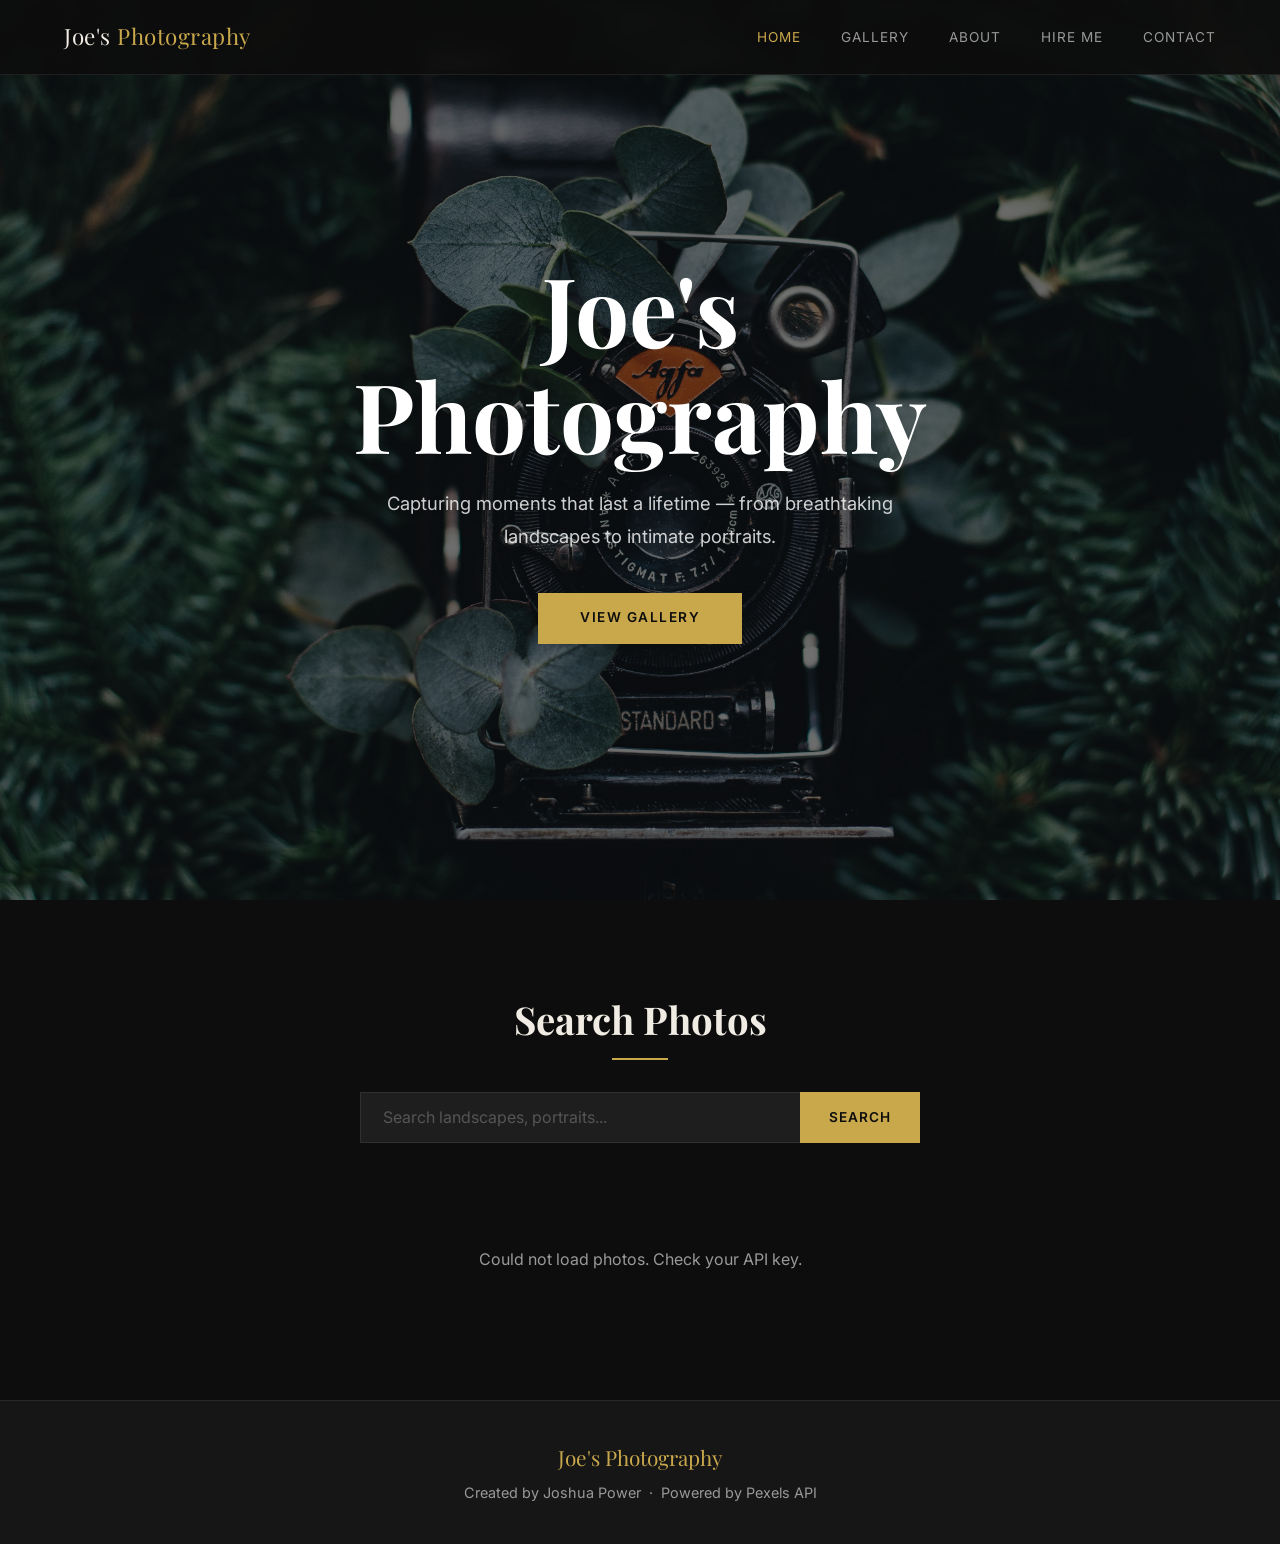
==== index.html @ ce256403 "Add files via upload" ====
<!DOCTYPE html>
<html lang="en">
<head>
    <meta charset="UTF-8">
    <meta name="viewport" content="width=device-width, initial-scale=1.0">
    <title>Joe's Photography</title>
    <link rel="stylesheet" href="./css/shared.css">
    <link rel="stylesheet" href="./css/styles.css">
</head>
<body>

    <nav class="navbar">
        <a href="./index.html" class="nav-logo">Joe's <span>Photography</span></a>
        <ul class="nav-links">
            <li><a href="./index.html" class="active">Home</a></li>
            <li><a href="./assets/photos/photos.html">Gallery</a></li>
            <li><a href="./assets/about/about.html">About</a></li>
            <li><a href="./assets/hire/hire.html">Hire Me</a></li>
            <li><a href="./assets/contact/contact.html">Contact</a></li>
        </ul>
    </nav>

    <header class="hero">
        <div class="hero-overlay"></div>
        <div class="hero-content">
            <h1>Joe's <span>Photography</span></h1>
            <p>Capturing moments that last a lifetime — from breathtaking landscapes to intimate portraits.</p>
            <a href="./assets/photos/photos.html" class="btn-primary">View Gallery</a>
        </div>
    </header>

    <main class="search-section">
        <h2 class="section-title">Search Photos</h2>
        <div class="divider"></div>

        <form class="search-form" action="#">
            <label for="search-input" class="sr-only">Search Photos</label>
            <div class="search-bar">
                <input type="text" class="userInput" placeholder="Search landscapes, portraits..." id="search-input">
                <button type="submit" id="search">Search</button>
            </div>
        </form>

        <section class="results"></section>
    </main>

    <footer class="site-footer">
        <p class="footer-name">Joe's Photography</p>
        <p>Created by Joshua Power &nbsp;&middot;&nbsp; Powered by Pexels API</p>
    </footer>

    <script src="https://ajax.googleapis.com/ajax/libs/jquery/3.7.1/jquery.min.js"></script>
    <script src="./app.js"></script>
</body>
</html>
---- css/shared.css ----
@import url('https://fonts.googleapis.com/css2?family=Playfair+Display:wght@400;700&family=Inter:wght@300;400;600&display=swap');

*,
*::before,
*::after {
  box-sizing: border-box;
  margin: 0;
  padding: 0;
}

img {
  max-width: 100%;
  display: block;
}

:root {
  --bg-primary: #0d0d0d;
  --bg-secondary: #161616;
  --bg-card: #1e1e1e;
  --text-primary: #f0ebe3;
  --text-muted: #999;
  --accent: #c9a84c;
  --accent-hover: #e0bf6a;
  --border: rgba(255, 255, 255, 0.08);
}

body {
  background-color: var(--bg-primary);
  color: var(--text-primary);
  font-family: 'Inter', sans-serif;
  line-height: 1.6;
}

/* ---- Navbar ---- */
.navbar {
  position: fixed;
  top: 0;
  left: 0;
  right: 0;
  z-index: 1000;
  display: flex;
  justify-content: space-between;
  align-items: center;
  padding: 1.2rem 4rem;
  background: rgba(13, 13, 13, 0.9);
  backdrop-filter: blur(10px);
  border-bottom: 1px solid var(--border);
}

.nav-logo {
  font-family: 'Playfair Display', serif;
  font-size: 1.4rem;
  color: var(--text-primary);
  text-decoration: none;
  letter-spacing: 0.5px;
}

.nav-logo span {
  color: var(--accent);
}

.nav-links {
  display: flex;
  gap: 2.5rem;
  list-style: none;
}

.nav-links a {
  color: var(--text-muted);
  text-decoration: none;
  font-size: 0.85rem;
  letter-spacing: 1px;
  text-transform: uppercase;
  transition: color 0.2s;
}

.nav-links a:hover,
.nav-links a.active {
  color: var(--accent);
}

/* ---- Footer ---- */
.site-footer {
  background: var(--bg-secondary);
  border-top: 1px solid var(--border);
  text-align: center;
  padding: 2.5rem 1rem;
  color: var(--text-muted);
  font-size: 0.9rem;
}

.site-footer .footer-name {
  font-family: 'Playfair Display', serif;
  font-size: 1.3rem;
  color: var(--accent);
  margin-bottom: 0.4rem;
}

/* ---- Shared utilities ---- */
.section-title {
  font-family: 'Playfair Display', serif;
  font-size: 2.4rem;
  color: var(--text-primary);
  line-height: 1.2;
}

.accent {
  color: var(--accent);
}

.divider {
  width: 56px;
  height: 2px;
  background: var(--accent);
  margin: 1rem auto 2rem;
}

.sr-only {
  position: absolute;
  width: 1px;
  height: 1px;
  margin: -1px;
  padding: 0;
  overflow: hidden;
  clip: rect(0 0 0 0);
  clip-path: inset(100%);
  white-space: nowrap;
  border: 0;
}

/* ---- Photo card ---- */
.photo-box {
  cursor: pointer;
}

.img-box {
  overflow: hidden;
}

/* ---- Lightbox ---- */
body.no-scroll {
  overflow: hidden;
}

.lightbox {
  display: none;
  position: fixed;
  inset: 0;
  z-index: 9999;
  background: rgba(0, 0, 0, 0.96);
  align-items: center;
  justify-content: center;
  flex-direction: column;
}

.lightbox.open {
  display: flex;
}

.lightbox-close {
  position: absolute;
  top: 1.2rem;
  right: 1.8rem;
  background: none;
  border: none;
  color: var(--text-muted);
  font-size: 2.8rem;
  line-height: 1;
  cursor: pointer;
  transition: color 0.2s;
  z-index: 10000;
}

.lightbox-close:hover {
  color: var(--accent);
}

.lightbox-prev,
.lightbox-next {
  position: absolute;
  top: 50%;
  transform: translateY(-50%);
  background: rgba(201, 168, 76, 0.1);
  border: 1px solid rgba(201, 168, 76, 0.4);
  color: var(--accent);
  font-size: 2.4rem;
  width: 3rem;
  height: 5rem;
  cursor: pointer;
  display: flex;
  align-items: center;
  justify-content: center;
  transition: background 0.2s, border-color 0.2s;
  z-index: 10000;
}

.lightbox-prev { left: 1.2rem; }
.lightbox-next { right: 1.2rem; }

.lightbox-prev:hover,
.lightbox-next:hover {
  background: rgba(201, 168, 76, 0.25);
  border-color: var(--accent);
}

.lightbox-inner {
  display: flex;
  flex-direction: column;
  align-items: center;
  max-width: 90vw;
  max-height: 90vh;
}

#lightbox-img {
  max-width: 100%;
  max-height: 82vh;
  object-fit: contain;
  display: block;
  transition: opacity 0.3s;
  box-shadow: 0 8px 60px rgba(0, 0, 0, 0.8);
}

.lightbox-credit {
  margin-top: 0.9rem;
  font-size: 0.82rem;
  color: var(--text-muted);
  text-align: center;
}

.lightbox-credit a {
  color: var(--accent);
  text-decoration: none;
}

.lightbox-credit a:hover {
  text-decoration: underline;
}
---- css/styles.css ----
/* ---- Hero ---- */
.hero {
    position: relative;
    height: 100vh;
    background-image: url('../assets/camera-background.jpg');
    background-size: cover;
    background-position: center;
    display: flex;
    align-items: center;
    justify-content: center;
}

.hero-overlay {
    position: absolute;
    inset: 0;
    background: rgba(0, 0, 0, 0.55);
}

.hero-content {
    position: relative;
    z-index: 1;
    text-align: center;
    padding: 0 1.5rem;
    max-width: 720px;
}

.hero-content h1 {
    font-family: 'Playfair Display', serif;
    font-size: clamp(3rem, 8vw, 6rem);
    line-height: 1.1;
    margin-bottom: 1.2rem;
    color: #fff;
}

.hero-content p {
    font-size: 1.15rem;
    color: rgba(255, 255, 255, 0.8);
    margin-bottom: 2.5rem;
    line-height: 1.8;
    max-width: 520px;
    margin-left: auto;
    margin-right: auto;
}

.btn-primary {
    display: inline-block;
    background: var(--accent);
    color: #0d0d0d;
    text-decoration: none;
    padding: 0.9rem 2.6rem;
    font-size: 0.85rem;
    font-weight: 600;
    letter-spacing: 1.5px;
    text-transform: uppercase;
    transition: background 0.2s, transform 0.2s;
}

.btn-primary:hover {
    background: var(--accent-hover);
    transform: translateY(-2px);
}

/* ---- Search Section ---- */
.search-section {
    padding: 6rem 2rem 5rem;
    text-align: center;
    background: var(--bg-primary);
}

.search-form {
    margin-bottom: 3.5rem;
}

.search-bar {
    display: flex;
    justify-content: center;
    max-width: 560px;
    margin: 0 auto;
}

.search-bar input {
    flex: 1;
    padding: 0.9rem 1.4rem;
    background: var(--bg-card);
    border: 1px solid var(--border);
    border-right: none;
    color: var(--text-primary);
    font-size: 1rem;
    font-family: 'Inter', sans-serif;
    outline: none;
    transition: border-color 0.2s;
}

.search-bar input:focus {
    border-color: var(--accent);
}

.search-bar input::placeholder {
    color: #555;
}

.search-bar button {
    padding: 0.9rem 1.8rem;
    background: var(--accent);
    color: #0d0d0d;
    border: none;
    font-size: 0.85rem;
    font-weight: 600;
    text-transform: uppercase;
    letter-spacing: 1px;
    cursor: pointer;
    transition: background 0.2s;
    font-family: 'Inter', sans-serif;
}

.search-bar button:hover {
    background: var(--accent-hover);
}

/* ---- Results Grid ---- */
.results {
    display: grid;
    grid-template-columns: repeat(auto-fill, minmax(280px, 1fr));
    gap: 1.5rem;
    max-width: 1200px;
    margin: 0 auto;
    text-align: left;
}

.photo-box {
    background: var(--bg-card);
    border: 1px solid var(--border);
    overflow: hidden;
    transition: transform 0.2s, border-color 0.2s;
}

.photo-box:hover {
    transform: translateY(-4px);
    border-color: var(--accent);
}

.img-box img {
    width: 100%;
    height: 220px;
    object-fit: cover;
    display: block;
    transition: transform 0.3s;
}

.photo-box:hover .img-box img {
    transform: scale(1.03);
}

.photo-credit {
    padding: 0.6rem 1rem;
    font-size: 0.78rem;
    color: var(--text-muted);
    white-space: nowrap;
    overflow: hidden;
    text-overflow: ellipsis;
}

.photo-credit a {
    color: var(--accent);
    text-decoration: none;
}

.photo-credit a:hover {
    text-decoration: underline;
}

.no-results {
    grid-column: 1 / -1;
    text-align: center;
    color: var(--text-muted);
    font-size: 1rem;
    padding: 3rem 0;
}
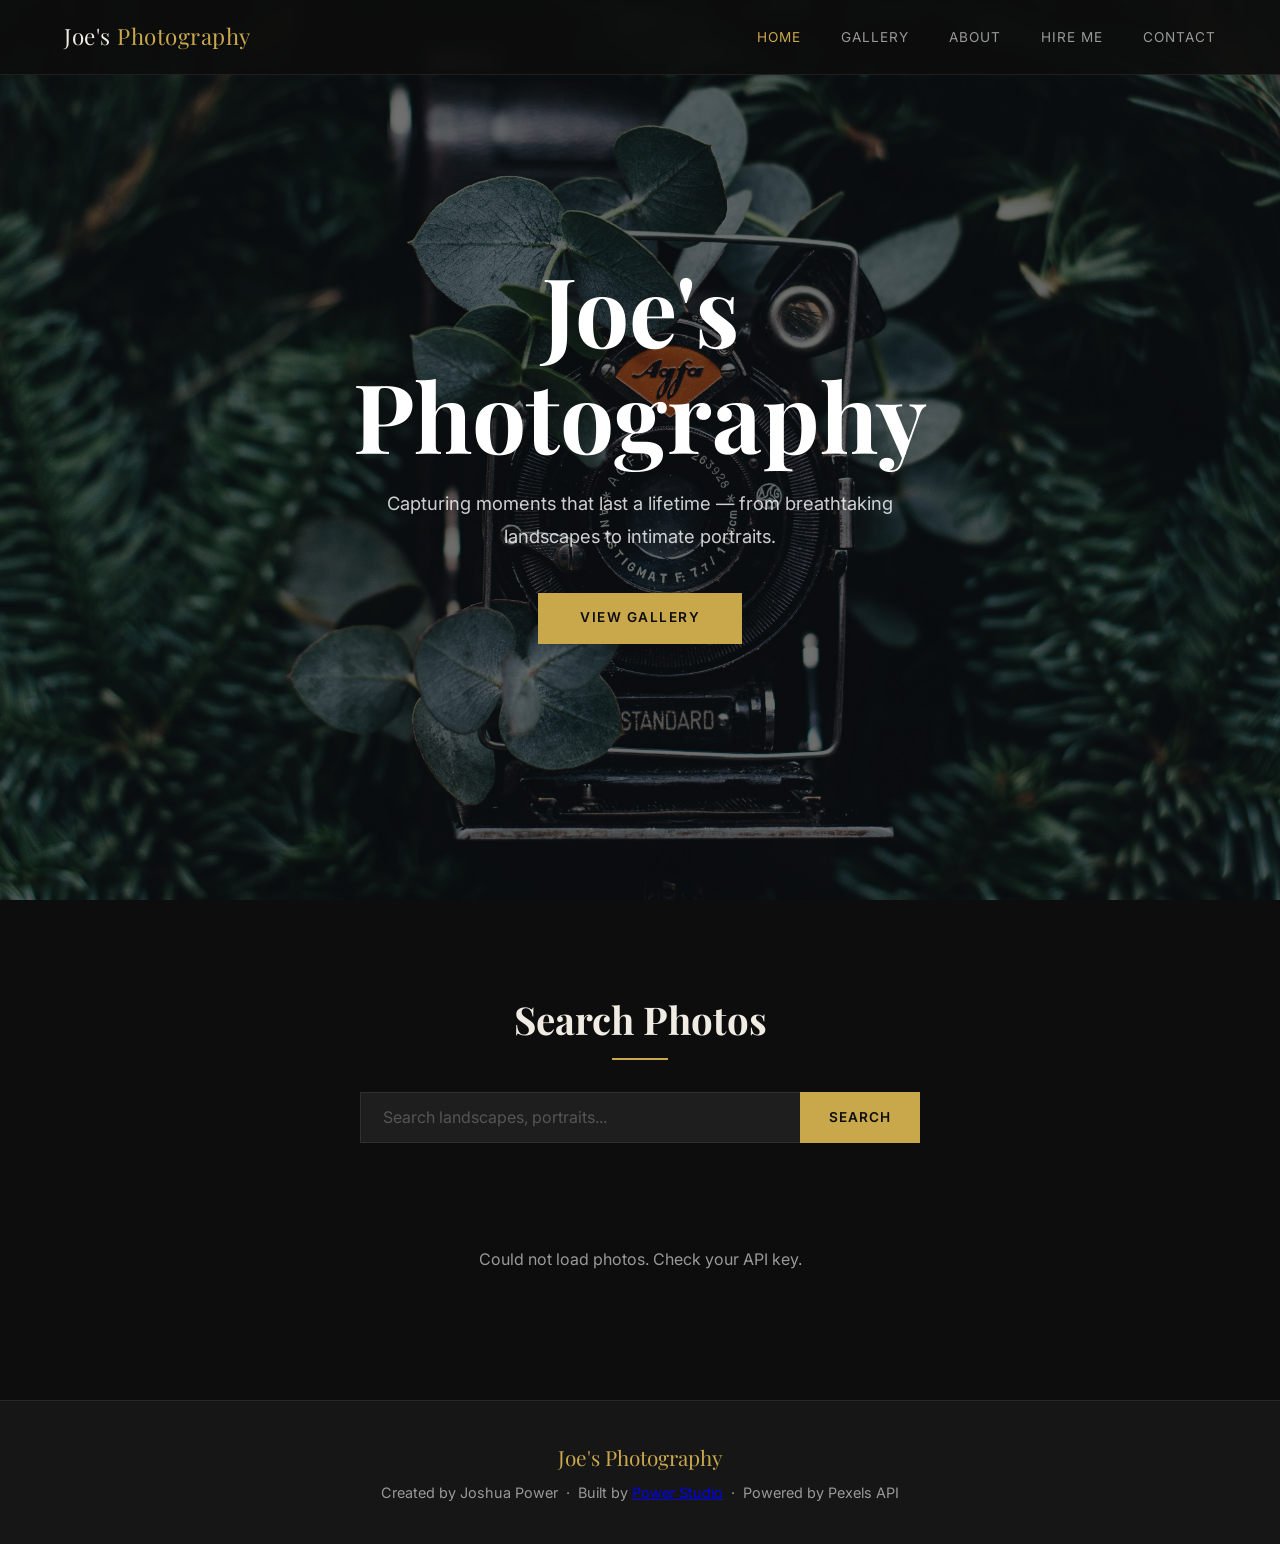
==== commit 0fb941c9: "Add Power Studio footer credit + .gitignore Co-Authored-By: Claude Opus 4.8 <noreply@anthropic.com>" ====
--- a/index.html
+++ b/index.html
@@ -46,7 +46,7 @@
 
     <footer class="site-footer">
         <p class="footer-name">Joe's Photography</p>
-        <p>Created by Joshua Power &nbsp;&middot;&nbsp; Powered by Pexels API</p>
+        <p>Created by Joshua Power &nbsp;&middot;&nbsp; Built by <a href="https://joshpower32.github.io/Power-Studio-Storefront/" target="_blank" rel="noopener">Power Studio</a> &nbsp;&middot;&nbsp; Powered by Pexels API</p>
     </footer>
 
     <script src="https://ajax.googleapis.com/ajax/libs/jquery/3.7.1/jquery.min.js"></script>
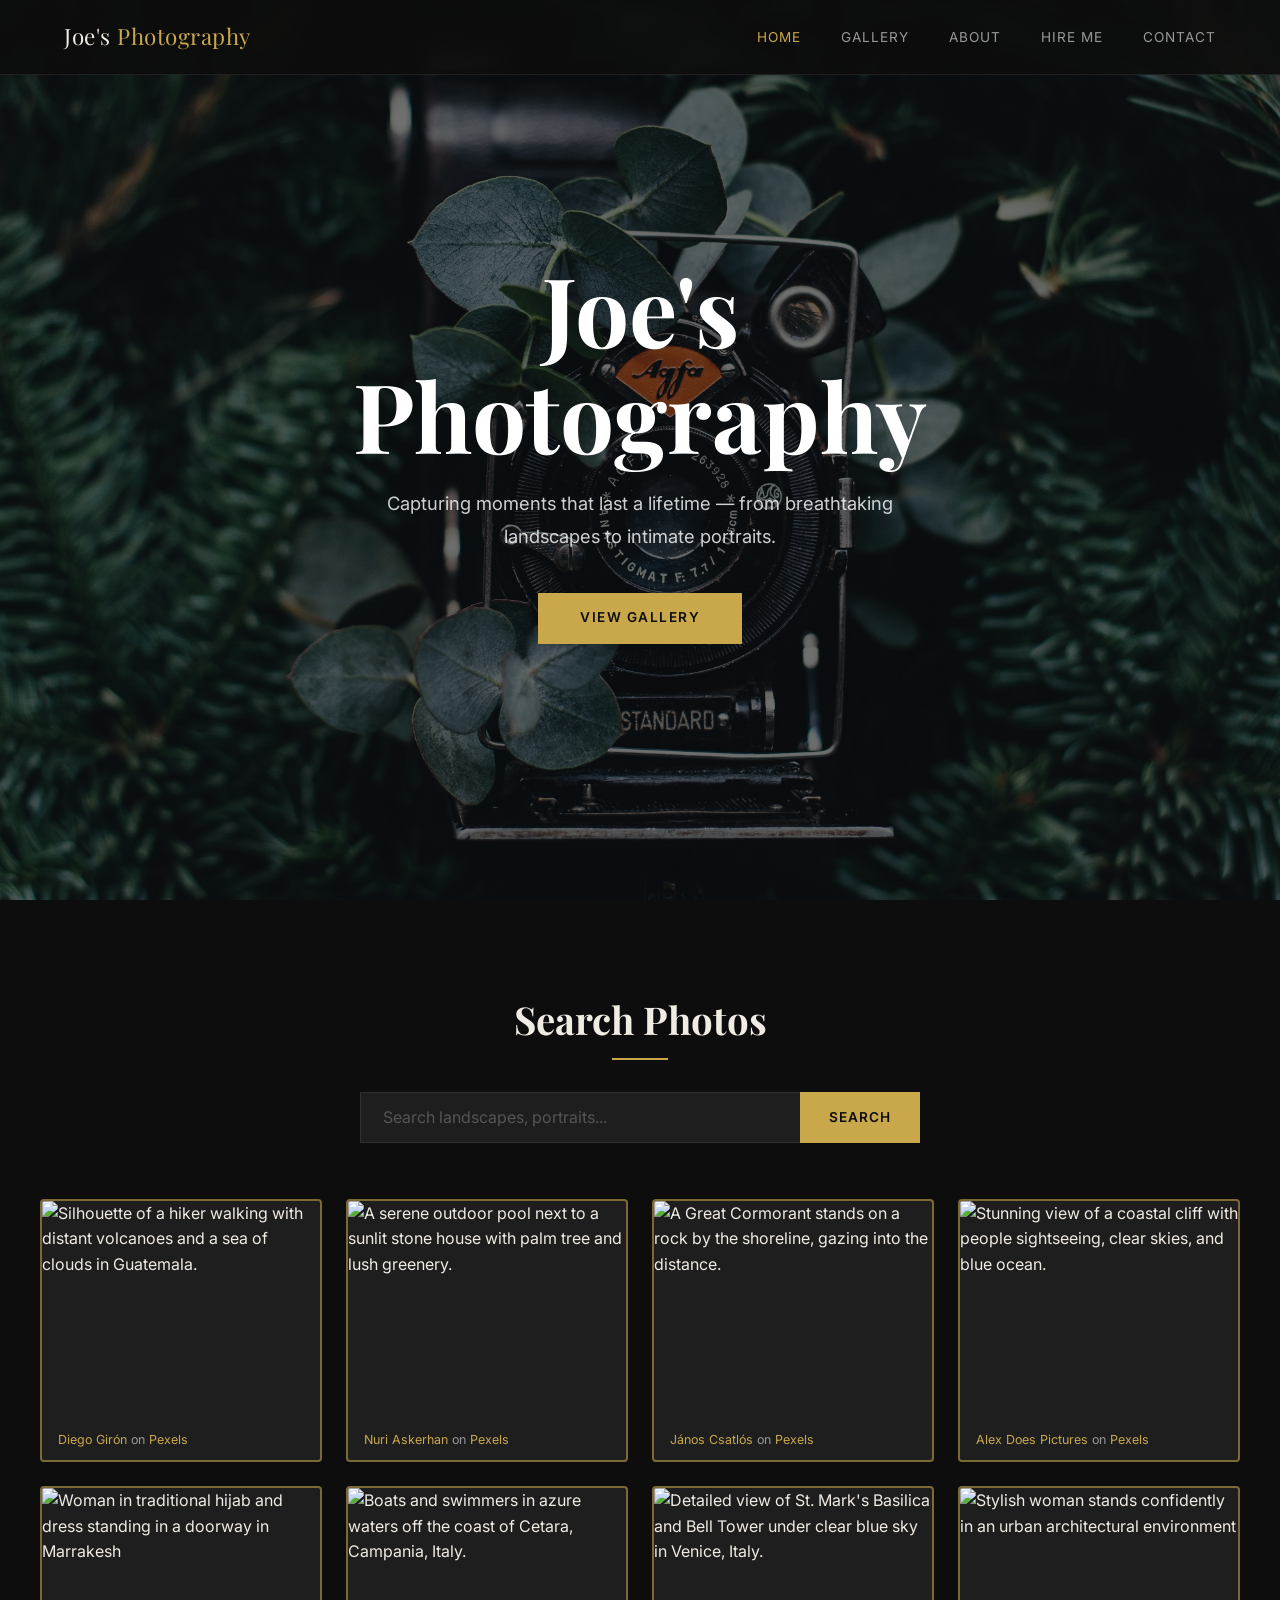
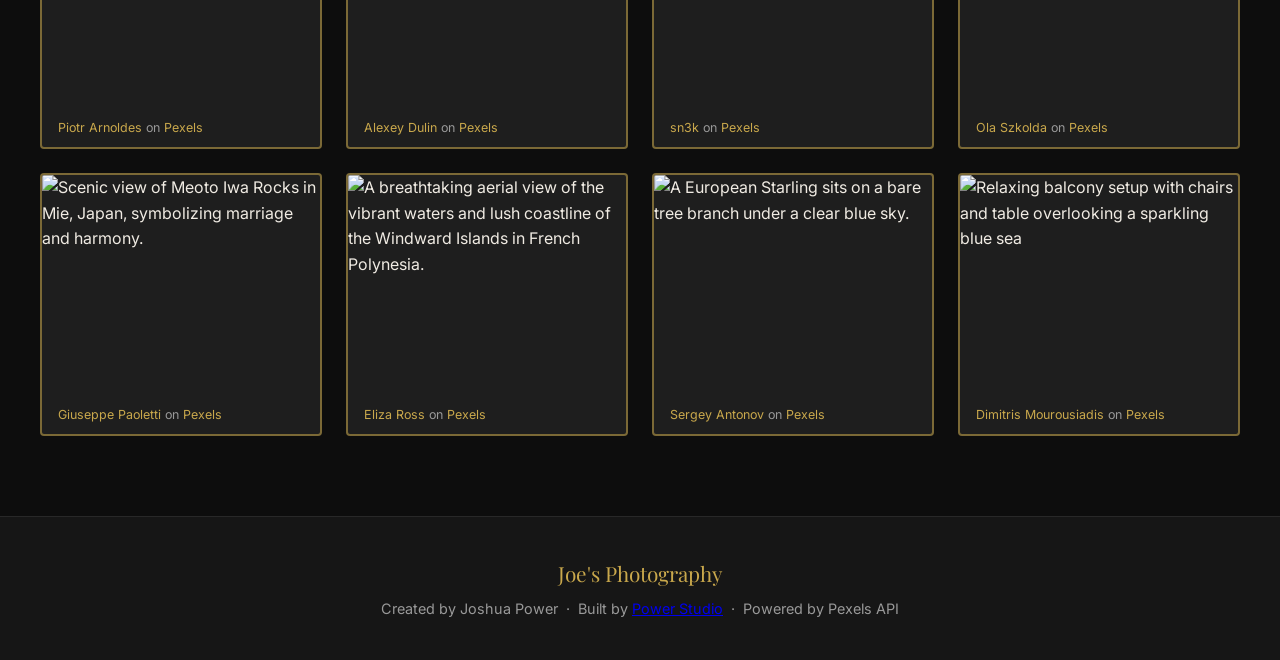
==== commit d96efd2e: "Pin default gallery to direct URLs — instant load, search stays live The home gallery is now a fixed" ====
--- a/index.html
+++ b/index.html
@@ -4,6 +4,11 @@
     <meta charset="UTF-8">
     <meta name="viewport" content="width=device-width, initial-scale=1.0">
     <title>Joe's Photography</title>
+    <meta name="description" content="Joe's Photography — a bold, image-first photography portfolio with a searchable gallery, hire-me, and contact pages.">
+    <link rel="icon" type="image/svg+xml" href="./favicon.svg">
+    <link rel="preconnect" href="https://images.pexels.com">
+    <link rel="preconnect" href="https://api.pexels.com" crossorigin>
+    <link rel="preconnect" href="https://ajax.googleapis.com" crossorigin>
     <link rel="stylesheet" href="./css/shared.css">
     <link rel="stylesheet" href="./css/styles.css">
 </head>
--- a/css/shared.css
+++ b/css/shared.css
@@ -207,16 +207,18 @@
   display: flex;
   flex-direction: column;
   align-items: center;
-  max-width: 90vw;
+  /* leave room on both sides so the arrows never cover the image */
+  max-width: min(86vw, calc(100vw - 9rem));
   max-height: 90vh;
 }
 
 #lightbox-img {
   max-width: 100%;
-  max-height: 82vh;
+  max-height: 80vh;
   object-fit: contain;
   display: block;
   transition: opacity 0.3s;
+  border: 2px solid var(--accent);
   box-shadow: 0 8px 60px rgba(0, 0, 0, 0.8);
 }
 
@@ -235,3 +237,25 @@
 .lightbox-credit a:hover {
   text-decoration: underline;
 }
+
+/* ---- Responsive ---- */
+@media (max-width: 768px) {
+  .navbar { padding: 0.85rem 1.1rem; flex-wrap: wrap; justify-content: center; gap: 0.45rem 1.4rem; }
+  .nav-logo { font-size: 1.3rem; }
+  .nav-links { gap: 1.1rem; flex-wrap: wrap; justify-content: center; width: 100%; }
+  .nav-links a { font-size: 0.78rem; letter-spacing: 0.5px; }
+  .section-title { font-size: 1.9rem; }
+}
+
+@media (max-width: 600px) {
+  /* On phones the arrows drop to the bottom so they never cover the photo */
+  .lightbox-inner { max-width: 94vw; }
+  #lightbox-img { max-height: 66vh; }
+  .lightbox-prev, .lightbox-next {
+    top: auto; bottom: 1.1rem; transform: none;
+    width: 3.2rem; height: 3.2rem; font-size: 1.9rem; border-radius: 50%;
+  }
+  .lightbox-prev { left: calc(50% - 4.2rem); }
+  .lightbox-next { right: calc(50% - 4.2rem); }
+  .lightbox-close { top: 0.8rem; right: 1rem; font-size: 2.4rem; }
+}
--- a/css/styles.css
+++ b/css/styles.css
@@ -129,14 +129,16 @@
 
 .photo-box {
     background: var(--bg-card);
-    border: 1px solid var(--border);
+    border: 2px solid rgba(201, 168, 76, 0.55);
+    border-radius: 4px;
     overflow: hidden;
-    transition: transform 0.2s, border-color 0.2s;
+    transition: transform 0.2s, border-color 0.2s, box-shadow 0.2s;
 }
 
 .photo-box:hover {
     transform: translateY(-4px);
     border-color: var(--accent);
+    box-shadow: 0 10px 30px rgba(201, 168, 76, 0.18);
 }
 
 .img-box img {
@@ -176,3 +178,19 @@
     font-size: 1rem;
     padding: 3rem 0;
 }
+
+/* ---- Responsive ---- */
+@media (max-width: 600px) {
+    .hero { height: 90vh; }
+    .hero-content h1 { font-size: clamp(2.4rem, 11vw, 3.4rem); }
+    .hero-content p { font-size: 1rem; margin-bottom: 1.8rem; }
+    .search-section { padding: 4rem 1.1rem 3.5rem; }
+    .search-form { margin-bottom: 2.5rem; }
+    .results { grid-template-columns: 1fr 1fr; gap: 0.8rem; }
+    .img-box img { height: 150px; }
+    .photo-credit { font-size: 0.7rem; padding: 0.5rem 0.6rem; }
+}
+@media (max-width: 380px) {
+    .results { grid-template-columns: 1fr; }
+    .img-box img { height: 200px; }
+}
